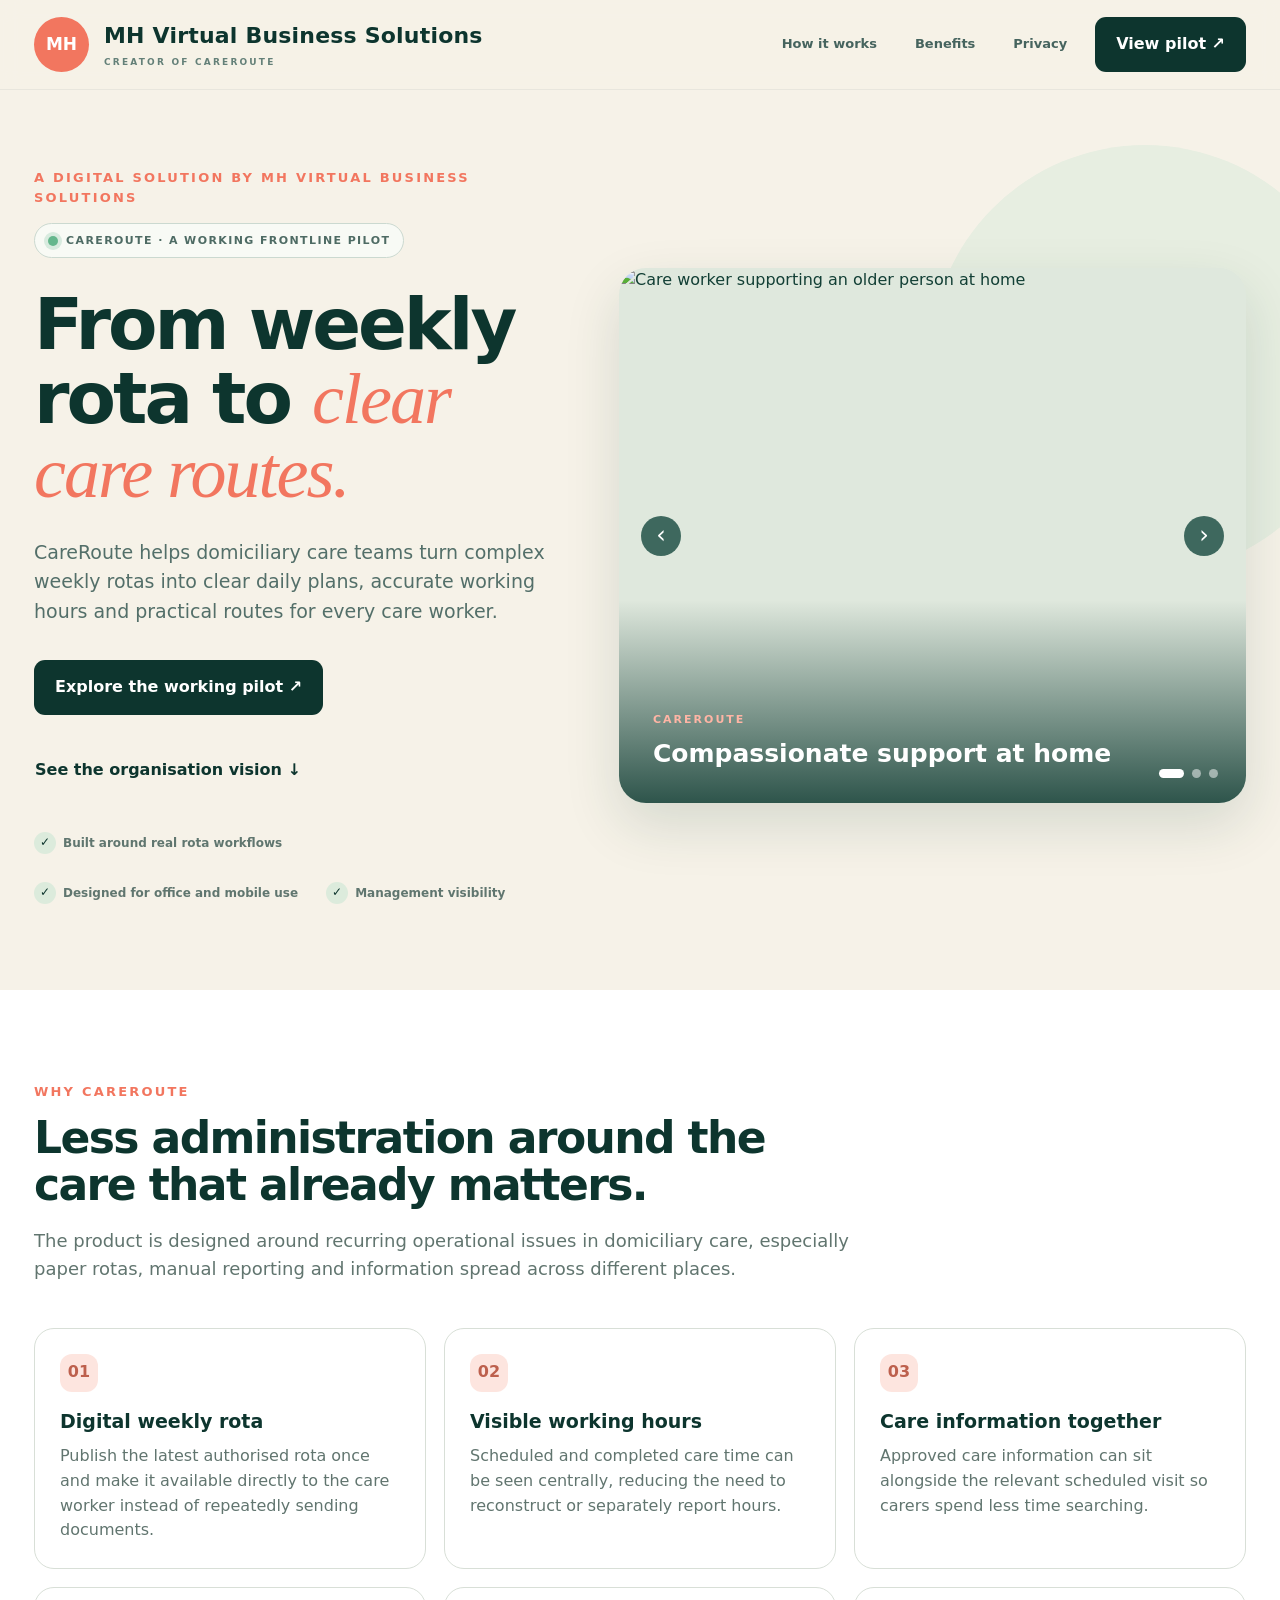
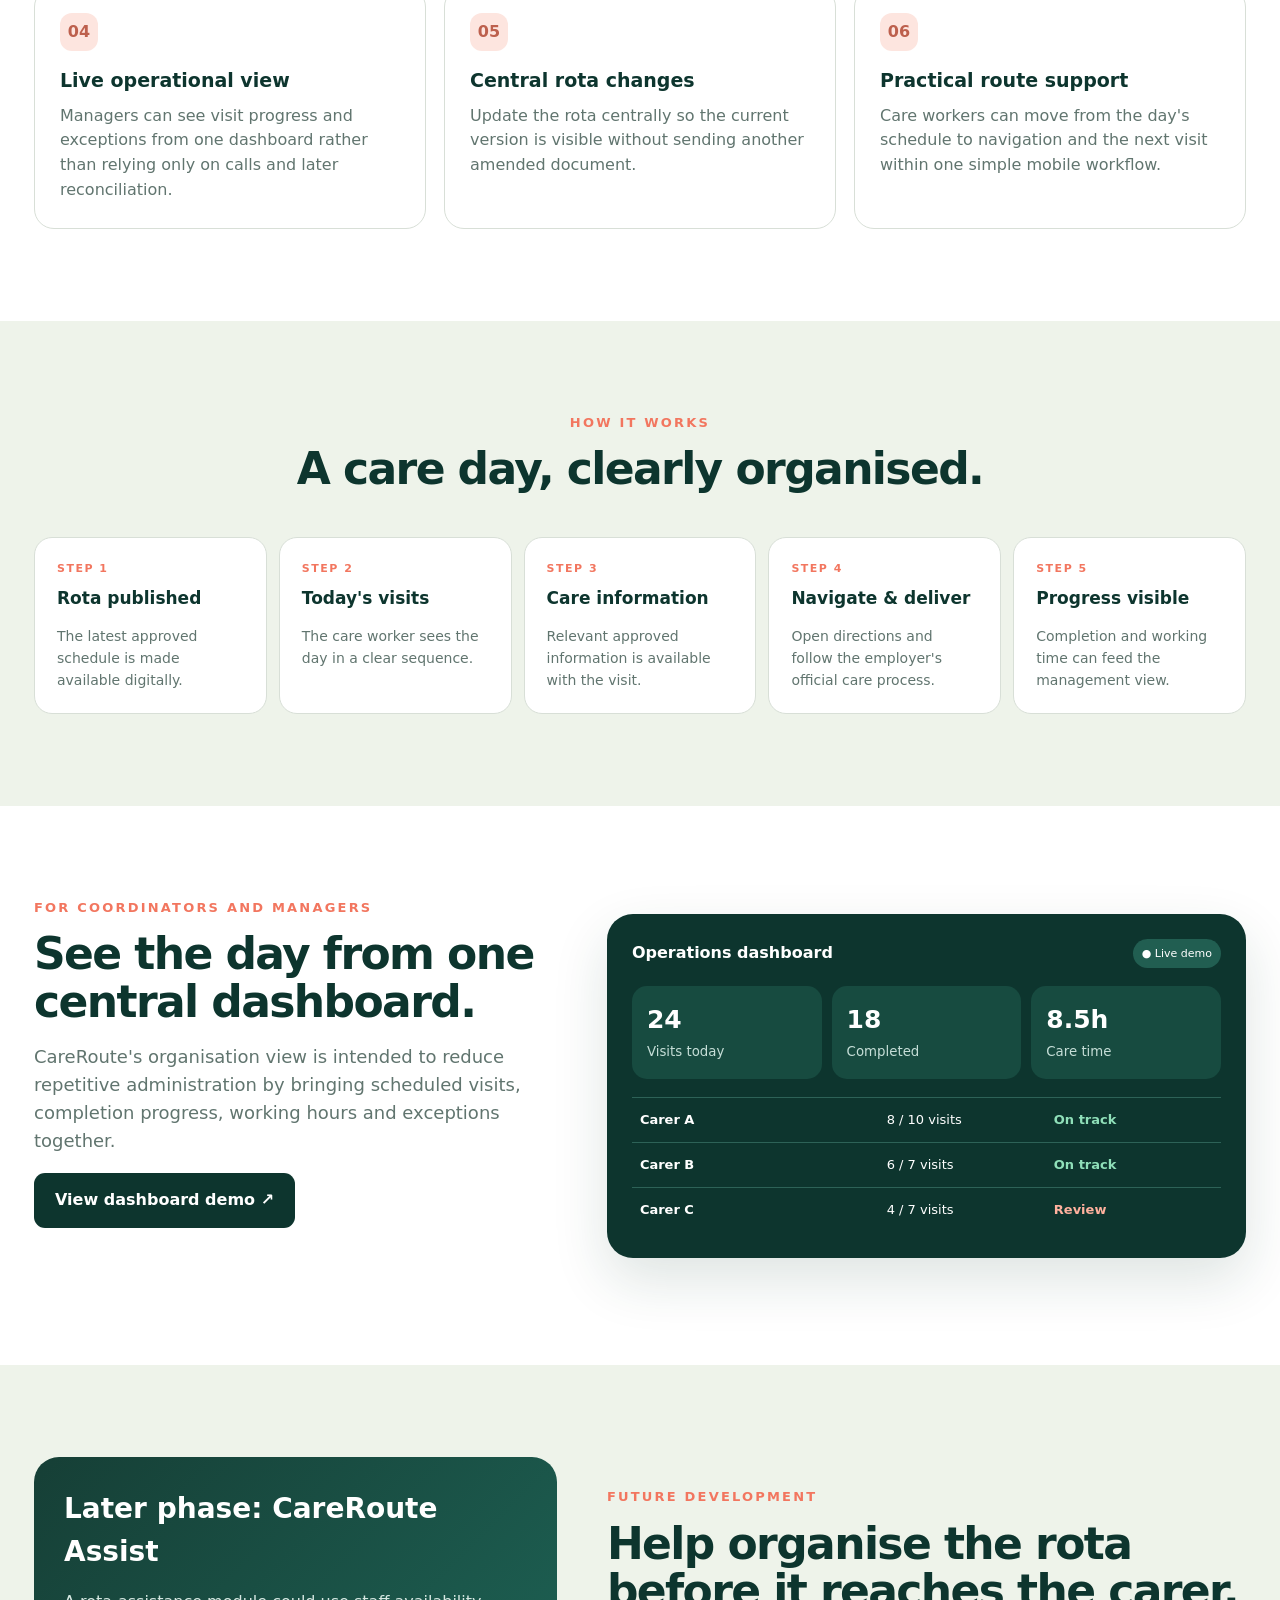
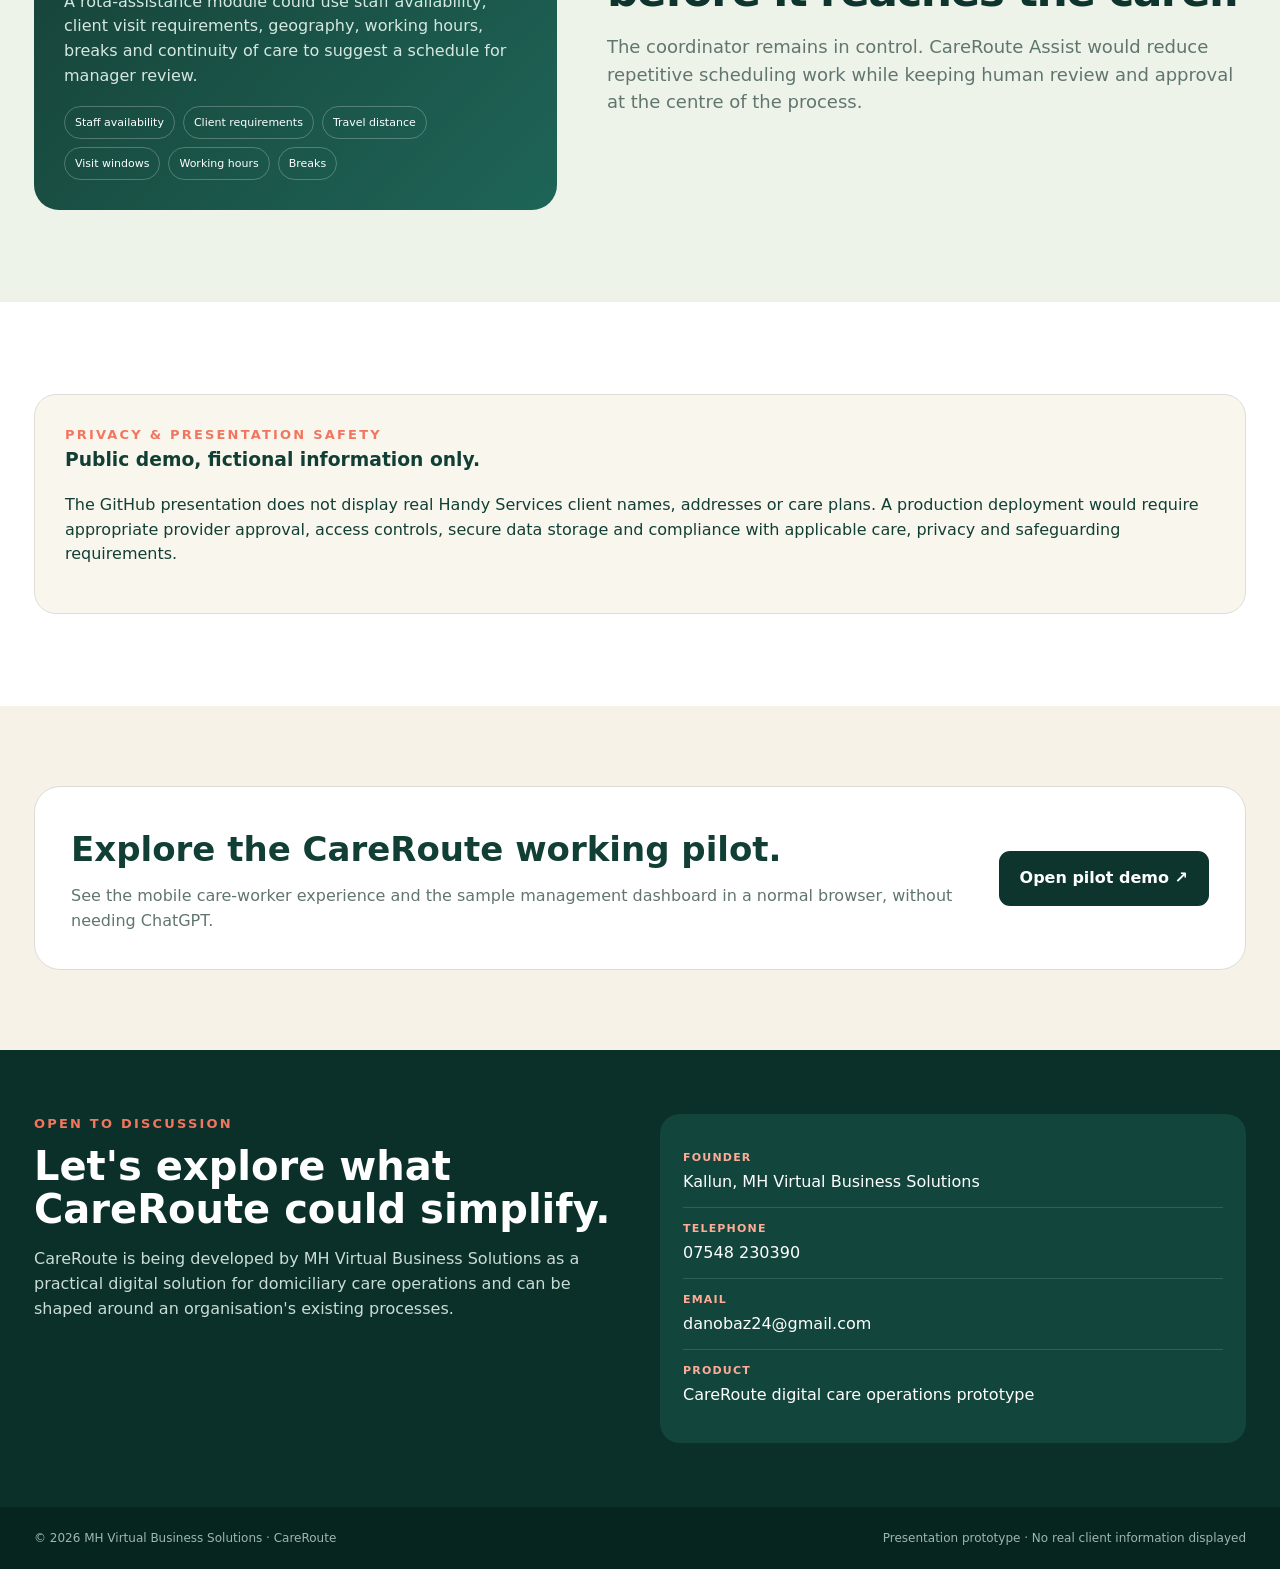
==== careroute-presentation/index.html @ d87f96c3 "Add fresh CareRoute presentation path to bypass cached Pages build" ====
<!doctype html>
<html lang="en">
<head>
<meta charset="utf-8">
<meta name="viewport" content="width=device-width,initial-scale=1">
<title>CareRoute | MH Virtual Business Solutions</title>
<meta name="description" content="CareRoute helps domiciliary care teams turn weekly rotas into clear daily plans, practical routes and visible working hours.">
<style>
:root{--forest:#123f35;--deep:#0d352e;--coral:#f2765f;--cream:#f6f2e8;--sage:#e7eee1;--mint:#edf5ee;--text:#294f49;--muted:#61756f;--white:#fff;--line:#d8dfd7;--shadow:0 22px 55px rgba(18,63,53,.14)}
*{box-sizing:border-box}html{scroll-behavior:smooth}body{margin:0;font-family:Inter,ui-sans-serif,system-ui,-apple-system,"Segoe UI",Arial,sans-serif;background:var(--cream);color:var(--forest);line-height:1.55}a{text-decoration:none;color:inherit}.wrap{max-width:1400px;margin:auto;padding:0 34px}
header{background:rgba(246,242,232,.96);position:sticky;top:0;z-index:50;border-bottom:1px solid rgba(18,63,53,.06);backdrop-filter:blur(10px)}.nav{max-width:1400px;margin:auto;padding:17px 34px;display:flex;align-items:center;gap:28px}.mhbrand{display:flex;align-items:center;gap:15px;min-width:430px}.mhmark{width:55px;height:55px;border-radius:50%;display:flex;align-items:center;justify-content:center;background:var(--coral);color:#fff;font-weight:900;font-size:17px}.mhbrand strong{display:block;font-size:22px;letter-spacing:.2px;color:var(--deep)}.mhbrand small{display:block;font-size:9px;font-weight:850;letter-spacing:2.2px;color:#648078;margin-top:3px}.menu{display:flex;gap:38px;margin-left:auto;align-items:center;font-size:13px;font-weight:800;color:#46645e}.menu a:hover{color:var(--coral)}.btn{display:inline-flex;align-items:center;justify-content:center;border-radius:11px;padding:14px 20px;font-weight:850;border:1px solid transparent;transition:.2s}.btn.primary{background:var(--deep);color:#fff}.btn.primary:hover{transform:translateY(-1px)}.btn.link{padding-left:0;padding-right:0;color:var(--deep)}
.hero{position:relative;overflow:hidden}.hero:after{content:"";position:absolute;width:430px;height:430px;border-radius:50%;background:var(--sage);right:-80px;top:55px;z-index:0}.hero-grid{max-width:1400px;margin:auto;padding:78px 34px 86px;display:grid;grid-template-columns:.9fr 1.1fr;gap:72px;align-items:center;position:relative;z-index:1}.eyebrow{font-size:13px;font-weight:900;letter-spacing:2.2px;text-transform:uppercase;color:var(--coral)}.pilot-pill{display:inline-flex;align-items:center;gap:8px;border:1px solid #cbd9d0;background:#f8faf5;border-radius:999px;padding:8px 13px;margin-top:15px;font-size:11px;font-weight:900;letter-spacing:1.4px;color:#4e6b64}.dot{width:10px;height:10px;border-radius:50%;background:#65b78d;box-shadow:0 0 0 4px #d8ebdf}h1{font-size:72px;line-height:1.02;letter-spacing:-3px;margin:30px 0 27px;color:var(--deep);max-width:660px}.script{font-family:Georgia,"Times New Roman",serif;font-style:italic;font-weight:500;color:var(--coral);letter-spacing:-2px}.hero-copy{font-size:19px;color:#536f69;max-width:660px}.hero-actions{display:flex;align-items:center;gap:28px;flex-wrap:wrap;margin-top:34px}.proof{display:flex;gap:28px;flex-wrap:wrap;margin-top:34px;font-size:12px;color:#60766f;font-weight:750}.proof span:before{content:"✓";display:inline-flex;width:22px;height:22px;align-items:center;justify-content:center;border-radius:50%;background:#dcebdc;color:var(--deep);margin-right:7px}.visual{position:relative}.image-card{height:535px;border-radius:27px;overflow:hidden;position:relative;box-shadow:var(--shadow);background:#dfe8dd}.image-card img{width:100%;height:100%;object-fit:cover;display:block}.image-card:after{content:"";position:absolute;left:0;right:0;bottom:0;height:38%;background:linear-gradient(transparent,rgba(7,52,43,.82))}.caption{position:absolute;left:34px;bottom:30px;color:#fff;z-index:2}.caption small{display:block;color:#ffb5a5;font-size:11px;font-weight:900;letter-spacing:2px;margin-bottom:6px}.caption strong{display:block;font-size:25px}.arrow{position:absolute;top:50%;transform:translateY(-50%);width:40px;height:40px;border-radius:50%;background:rgba(12,65,54,.76);color:#fff;display:flex;align-items:center;justify-content:center;font-size:24px;z-index:3}.arrow.left{left:22px}.arrow.right{right:22px}.dots{position:absolute;bottom:25px;right:28px;z-index:3;display:flex;gap:8px}.dots i{width:9px;height:9px;border-radius:50%;background:rgba(255,255,255,.5)}.dots i:first-child{width:25px;border-radius:99px;background:#fff}
.section{padding:92px 0;background:#fff}.section.alt{background:#eef3ea}.head{max-width:830px;margin-bottom:45px}.head.center{text-align:center;margin-left:auto;margin-right:auto}.head h2{font-size:44px;line-height:1.08;letter-spacing:-1.6px;margin:12px 0 14px;color:var(--deep)}.head p{font-size:18px;color:var(--muted)}.grid3{display:grid;grid-template-columns:repeat(3,1fr);gap:18px}.card{background:#fff;border:1px solid var(--line);border-radius:20px;padding:25px}.alt .card{background:#f8faf6}.card .num{display:inline-flex;width:38px;height:38px;border-radius:12px;background:#fde5df;color:#bd604d;align-items:center;justify-content:center;font-weight:900}.card h3{font-size:19px;color:var(--deep);margin:15px 0 8px}.card p{color:var(--muted);margin:0}.steps{display:grid;grid-template-columns:repeat(5,1fr);gap:12px}.step{background:#fff;border:1px solid var(--line);border-radius:18px;padding:22px}.step b{display:block;color:var(--coral);font-size:11px;letter-spacing:1.5px;text-transform:uppercase;margin-bottom:8px}.step strong{font-size:17px;color:var(--deep)}.step p{font-size:14px;color:var(--muted);margin-bottom:0}.dashboard{display:grid;grid-template-columns:.9fr 1.1fr;gap:50px;align-items:center}.dash{background:var(--deep);border-radius:26px;padding:25px;color:#fff;box-shadow:var(--shadow)}.dash-top{display:flex;justify-content:space-between;align-items:center}.dash-top span{font-size:11px;background:#215e51;padding:6px 9px;border-radius:999px}.metrics{display:grid;grid-template-columns:repeat(3,1fr);gap:10px;margin:18px 0}.metric{background:#174b40;border-radius:15px;padding:15px}.metric b{display:block;font-size:25px}.metric small{color:#c6ded7}.row{display:grid;grid-template-columns:1.2fr .8fr .8fr;gap:8px;padding:12px 8px;border-top:1px solid #2d6257;font-size:13px}.good{color:#8fe0b9;font-weight:850}.review{color:#ffb19e;font-weight:850}.futurebox{background:linear-gradient(135deg,#163f36,#1e6557);color:#fff;border-radius:25px;padding:30px}.futurebox h3{font-size:28px;margin:0 0 10px}.futurebox p{color:#d5e7e1}.chips{display:flex;gap:8px;flex-wrap:wrap;margin-top:17px}.chips span{font-size:11px;border:1px solid rgba(255,255,255,.25);border-radius:999px;padding:7px 10px}.privacy{background:#f9f6ee;border:1px solid #dfddd4;border-radius:22px;padding:30px}.privacy h3{margin-top:0}.cta{background:var(--cream);padding:80px 0}.cta-box{background:#fff;border:1px solid #dddcd4;border-radius:26px;padding:36px;display:grid;grid-template-columns:1fr auto;gap:24px;align-items:center}.cta-box h2{font-size:34px;margin:0 0 8px}.cta-box p{color:var(--muted);margin:0}.contact{background:#0b3029;color:#fff;padding:64px 0}.contact-grid{display:grid;grid-template-columns:1fr 1fr;gap:40px}.contact h2{font-size:40px;line-height:1.08;margin:10px 0}.contact p{color:#c9dcd6}.contact-card{background:#12453b;border-radius:20px;padding:23px}.line{padding:12px 0;border-bottom:1px solid #2b6157}.line:last-child{border:0}.line b{display:block;font-size:11px;letter-spacing:1.2px;color:#ffab98;text-transform:uppercase}.line span{display:block;margin-top:4px}footer{background:#07251f;color:#9eb6af;padding:22px 0;font-size:12px}.foot{display:flex;justify-content:space-between;gap:20px;flex-wrap:wrap}
@media(max-width:1000px){.mhbrand{min-width:0}.menu{display:none}.nav>.btn{margin-left:auto}.hero-grid,.dashboard,.contact-grid{grid-template-columns:1fr}.hero-grid{gap:42px}.grid3{grid-template-columns:1fr 1fr}.steps{grid-template-columns:1fr 1fr}.image-card{height:500px}.cta-box{grid-template-columns:1fr}.cta-box .btn{justify-self:start}h1{font-size:62px}}
@media(max-width:650px){.wrap,.nav,.hero-grid{padding-left:18px;padding-right:18px}.mhmark{width:47px;height:47px}.mhbrand strong{font-size:17px}.mhbrand small{font-size:7px;letter-spacing:1.4px}.nav>.btn{font-size:11px;padding:11px 13px}h1{font-size:47px}.hero-grid{padding-top:50px}.image-card{height:420px}.grid3,.steps,.metrics{grid-template-columns:1fr}.head h2{font-size:34px}.proof{gap:13px}.row{grid-template-columns:1fr}.cta-box{padding:26px}.contact h2{font-size:34px}}
</style>
</head>
<body>
<header><div class="nav"><a class="mhbrand" href="#top"><span class="mhmark">MH</span><span><strong>MH Virtual Business Solutions</strong><small>CREATOR OF CAREROUTE</small></span></a><nav class="menu"><a href="#how">How it works</a><a href="#benefits">Benefits</a><a href="#privacy">Privacy</a></nav><a class="btn primary" href="pilot.html">View pilot ↗</a></div></header>
<main id="top">
<section class="hero"><div class="hero-grid"><div><div class="eyebrow">A digital solution by MH Virtual Business Solutions</div><div class="pilot-pill"><span class="dot"></span> CAREROUTE · A WORKING FRONTLINE PILOT</div><h1>From weekly rota to <span class="script">clear<br>care routes.</span></h1><p class="hero-copy">CareRoute helps domiciliary care teams turn complex weekly rotas into clear daily plans, accurate working hours and practical routes for every care worker.</p><div class="hero-actions"><a class="btn primary" href="pilot.html">Explore the working pilot ↗</a><a class="btn link" href="#benefits">See the organisation vision ↓</a></div><div class="proof"><span>Built around real rota workflows</span><span>Designed for office and mobile use</span><span>Management visibility</span></div></div><div class="visual"><div class="image-card"><img src="https://www.datocms-assets.com/121414/1732527607-care-worker-with-elderly-man.jpg" alt="Care worker supporting an older person at home"><span class="arrow left">‹</span><span class="arrow right">›</span><div class="caption"><small>CAREROUTE</small><strong>Compassionate support at home</strong></div><div class="dots"><i></i><i></i><i></i></div></div></div></div></section>
<section class="section" id="benefits"><div class="wrap"><div class="head"><div class="eyebrow">Why CareRoute</div><h2>Less administration around the care that already matters.</h2><p>The product is designed around recurring operational issues in domiciliary care, especially paper rotas, manual reporting and information spread across different places.</p></div><div class="grid3"><article class="card"><span class="num">01</span><h3>Digital weekly rota</h3><p>Publish the latest authorised rota once and make it available directly to the care worker instead of repeatedly sending documents.</p></article><article class="card"><span class="num">02</span><h3>Visible working hours</h3><p>Scheduled and completed care time can be seen centrally, reducing the need to reconstruct or separately report hours.</p></article><article class="card"><span class="num">03</span><h3>Care information together</h3><p>Approved care information can sit alongside the relevant scheduled visit so carers spend less time searching.</p></article><article class="card"><span class="num">04</span><h3>Live operational view</h3><p>Managers can see visit progress and exceptions from one dashboard rather than relying only on calls and later reconciliation.</p></article><article class="card"><span class="num">05</span><h3>Central rota changes</h3><p>Update the rota centrally so the current version is visible without sending another amended document.</p></article><article class="card"><span class="num">06</span><h3>Practical route support</h3><p>Care workers can move from the day's schedule to navigation and the next visit within one simple mobile workflow.</p></article></div></div></section>
<section class="section alt" id="how"><div class="wrap"><div class="head center"><div class="eyebrow">How it works</div><h2>A care day, clearly organised.</h2></div><div class="steps"><div class="step"><b>Step 1</b><strong>Rota published</strong><p>The latest approved schedule is made available digitally.</p></div><div class="step"><b>Step 2</b><strong>Today's visits</strong><p>The care worker sees the day in a clear sequence.</p></div><div class="step"><b>Step 3</b><strong>Care information</strong><p>Relevant approved information is available with the visit.</p></div><div class="step"><b>Step 4</b><strong>Navigate & deliver</strong><p>Open directions and follow the employer's official care process.</p></div><div class="step"><b>Step 5</b><strong>Progress visible</strong><p>Completion and working time can feed the management view.</p></div></div></div></section>
<section class="section"><div class="wrap"><div class="dashboard"><div class="head"><div class="eyebrow">For coordinators and managers</div><h2>See the day from one central dashboard.</h2><p>CareRoute's organisation view is intended to reduce repetitive administration by bringing scheduled visits, completion progress, working hours and exceptions together.</p><a class="btn primary" href="pilot.html#dashboard">View dashboard demo ↗</a></div><div class="dash"><div class="dash-top"><strong>Operations dashboard</strong><span>● Live demo</span></div><div class="metrics"><div class="metric"><b>24</b><small>Visits today</small></div><div class="metric"><b>18</b><small>Completed</small></div><div class="metric"><b>8.5h</b><small>Care time</small></div></div><div class="row"><b>Carer A</b><span>8 / 10 visits</span><span class="good">On track</span></div><div class="row"><b>Carer B</b><span>6 / 7 visits</span><span class="good">On track</span></div><div class="row"><b>Carer C</b><span>4 / 7 visits</span><span class="review">Review</span></div></div></div></div></section>
<section class="section alt"><div class="wrap"><div class="dashboard"><div class="futurebox"><h3>Later phase: CareRoute Assist</h3><p>A rota-assistance module could use staff availability, client visit requirements, geography, working hours, breaks and continuity of care to suggest a schedule for manager review.</p><div class="chips"><span>Staff availability</span><span>Client requirements</span><span>Travel distance</span><span>Visit windows</span><span>Working hours</span><span>Breaks</span></div></div><div class="head"><div class="eyebrow">Future development</div><h2>Help organise the rota before it reaches the carer.</h2><p>The coordinator remains in control. CareRoute Assist would reduce repetitive scheduling work while keeping human review and approval at the centre of the process.</p></div></div></div></section>
<section class="section" id="privacy"><div class="wrap"><div class="privacy"><div class="eyebrow">Privacy & presentation safety</div><h3>Public demo, fictional information only.</h3><p>The GitHub presentation does not display real Handy Services client names, addresses or care plans. A production deployment would require appropriate provider approval, access controls, secure data storage and compliance with applicable care, privacy and safeguarding requirements.</p></div></div></section>
<section class="cta"><div class="wrap"><div class="cta-box"><div><h2>Explore the CareRoute working pilot.</h2><p>See the mobile care-worker experience and the sample management dashboard in a normal browser, without needing ChatGPT.</p></div><a class="btn primary" href="pilot.html">Open pilot demo ↗</a></div></div></section>
<section class="contact"><div class="wrap"><div class="contact-grid"><div><div class="eyebrow">Open to discussion</div><h2>Let's explore what CareRoute could simplify.</h2><p>CareRoute is being developed by MH Virtual Business Solutions as a practical digital solution for domiciliary care operations and can be shaped around an organisation's existing processes.</p></div><div class="contact-card"><div class="line"><b>Founder</b><span>Kallun, MH Virtual Business Solutions</span></div><div class="line"><b>Telephone</b><span>07548 230390</span></div><div class="line"><b>Email</b><span>danobaz24@gmail.com</span></div><div class="line"><b>Product</b><span>CareRoute digital care operations prototype</span></div></div></div></div></section>
</main>
<footer><div class="wrap"><div class="foot"><span>© 2026 MH Virtual Business Solutions · CareRoute</span><span>Presentation prototype · No real client information displayed</span></div></div></footer>
</body>
</html>
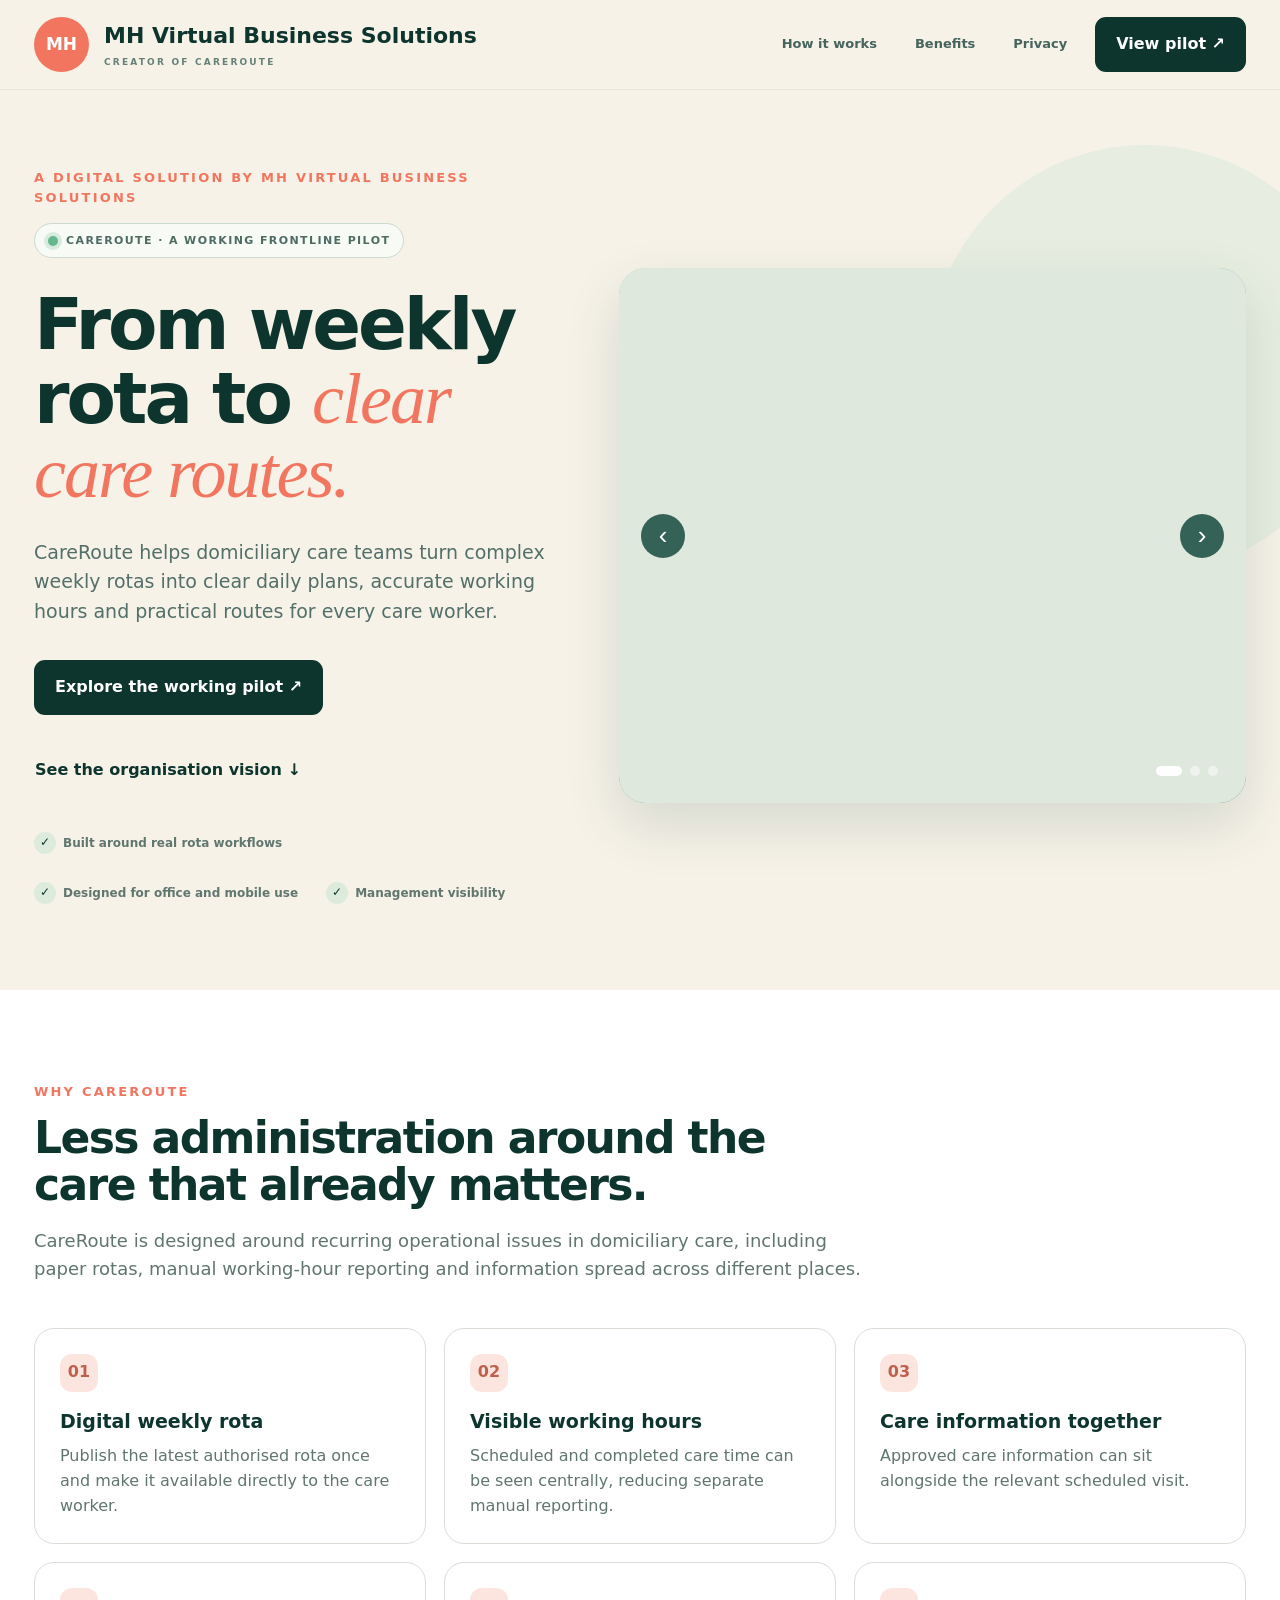
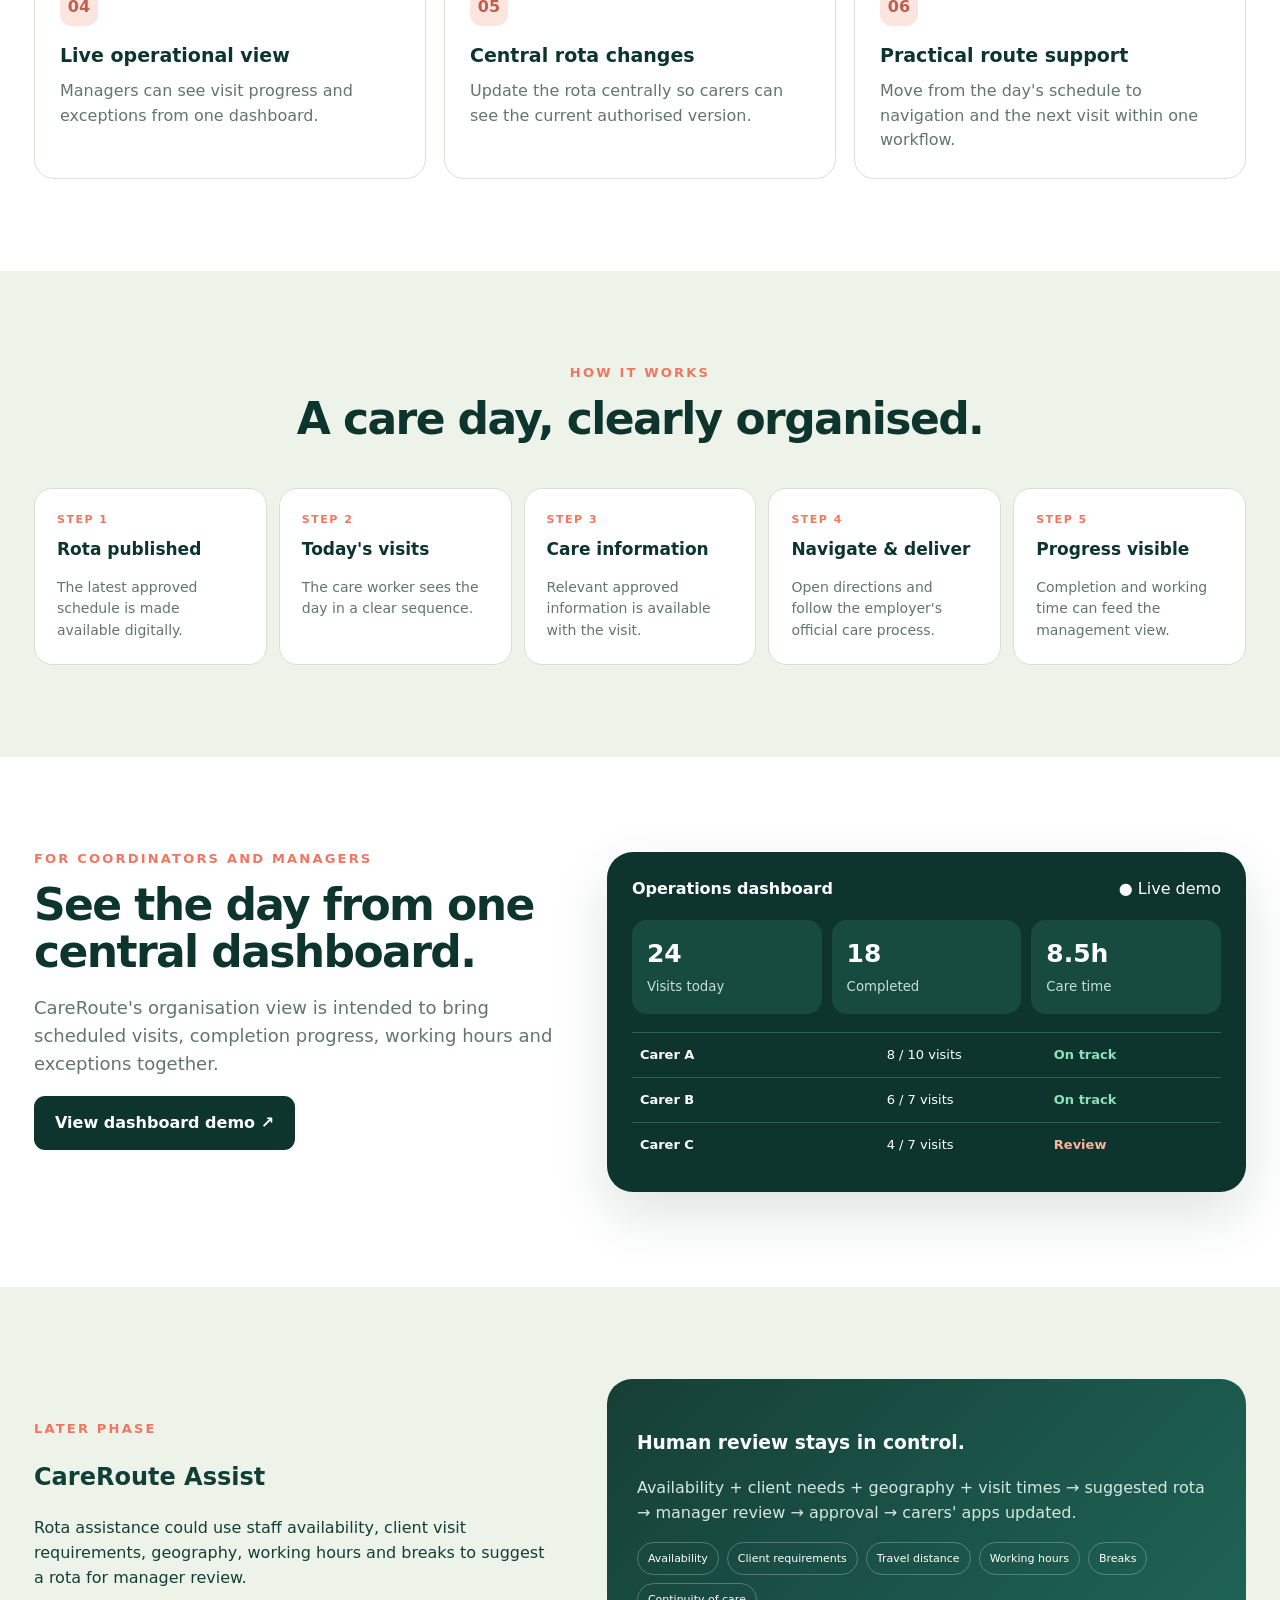
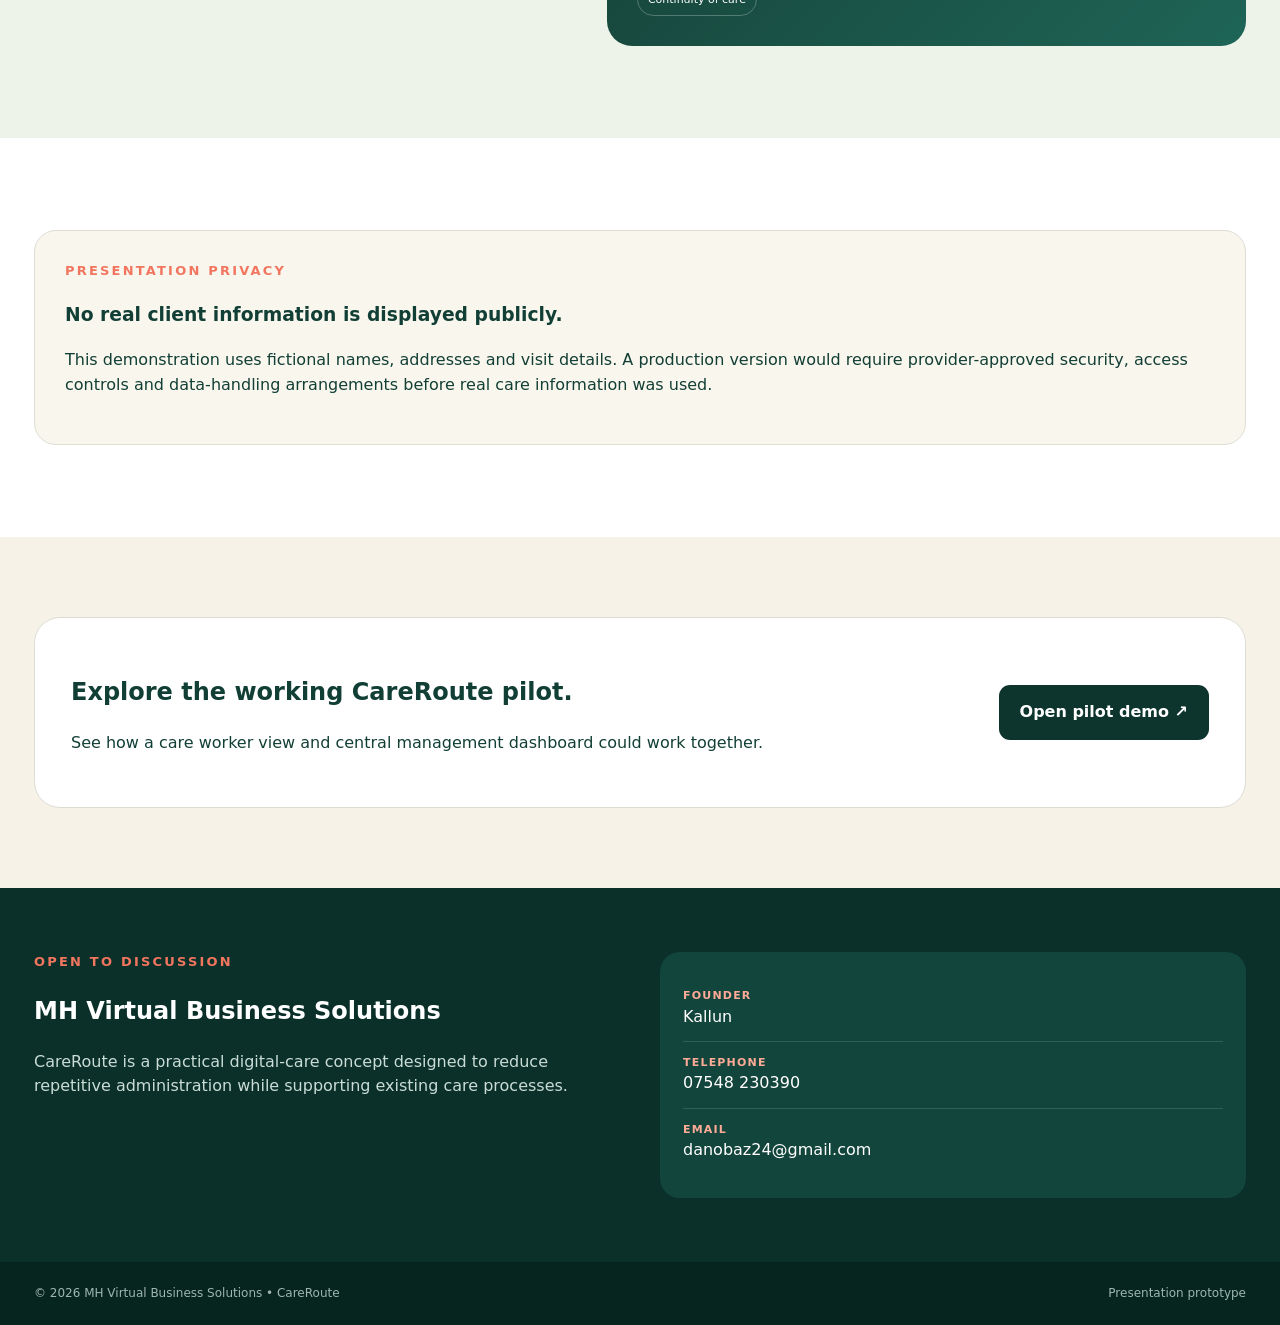
==== commit 997f62ba: "Fix CareRoute hero images and add working slideshow" ====
--- a/careroute-presentation/index.html
+++ b/careroute-presentation/index.html
@@ -6,27 +6,33 @@
 <title>CareRoute | MH Virtual Business Solutions</title>
 <meta name="description" content="CareRoute helps domiciliary care teams turn weekly rotas into clear daily plans, practical routes and visible working hours.">
 <style>
-:root{--forest:#123f35;--deep:#0d352e;--coral:#f2765f;--cream:#f6f2e8;--sage:#e7eee1;--mint:#edf5ee;--text:#294f49;--muted:#61756f;--white:#fff;--line:#d8dfd7;--shadow:0 22px 55px rgba(18,63,53,.14)}
+:root{--forest:#123f35;--deep:#0d352e;--coral:#f2765f;--cream:#f6f2e8;--sage:#e7eee1;--muted:#61756f;--line:#d8dfd7;--white:#fff;--shadow:0 22px 55px rgba(18,63,53,.14)}
 *{box-sizing:border-box}html{scroll-behavior:smooth}body{margin:0;font-family:Inter,ui-sans-serif,system-ui,-apple-system,"Segoe UI",Arial,sans-serif;background:var(--cream);color:var(--forest);line-height:1.55}a{text-decoration:none;color:inherit}.wrap{max-width:1400px;margin:auto;padding:0 34px}
-header{background:rgba(246,242,232,.96);position:sticky;top:0;z-index:50;border-bottom:1px solid rgba(18,63,53,.06);backdrop-filter:blur(10px)}.nav{max-width:1400px;margin:auto;padding:17px 34px;display:flex;align-items:center;gap:28px}.mhbrand{display:flex;align-items:center;gap:15px;min-width:430px}.mhmark{width:55px;height:55px;border-radius:50%;display:flex;align-items:center;justify-content:center;background:var(--coral);color:#fff;font-weight:900;font-size:17px}.mhbrand strong{display:block;font-size:22px;letter-spacing:.2px;color:var(--deep)}.mhbrand small{display:block;font-size:9px;font-weight:850;letter-spacing:2.2px;color:#648078;margin-top:3px}.menu{display:flex;gap:38px;margin-left:auto;align-items:center;font-size:13px;font-weight:800;color:#46645e}.menu a:hover{color:var(--coral)}.btn{display:inline-flex;align-items:center;justify-content:center;border-radius:11px;padding:14px 20px;font-weight:850;border:1px solid transparent;transition:.2s}.btn.primary{background:var(--deep);color:#fff}.btn.primary:hover{transform:translateY(-1px)}.btn.link{padding-left:0;padding-right:0;color:var(--deep)}
-.hero{position:relative;overflow:hidden}.hero:after{content:"";position:absolute;width:430px;height:430px;border-radius:50%;background:var(--sage);right:-80px;top:55px;z-index:0}.hero-grid{max-width:1400px;margin:auto;padding:78px 34px 86px;display:grid;grid-template-columns:.9fr 1.1fr;gap:72px;align-items:center;position:relative;z-index:1}.eyebrow{font-size:13px;font-weight:900;letter-spacing:2.2px;text-transform:uppercase;color:var(--coral)}.pilot-pill{display:inline-flex;align-items:center;gap:8px;border:1px solid #cbd9d0;background:#f8faf5;border-radius:999px;padding:8px 13px;margin-top:15px;font-size:11px;font-weight:900;letter-spacing:1.4px;color:#4e6b64}.dot{width:10px;height:10px;border-radius:50%;background:#65b78d;box-shadow:0 0 0 4px #d8ebdf}h1{font-size:72px;line-height:1.02;letter-spacing:-3px;margin:30px 0 27px;color:var(--deep);max-width:660px}.script{font-family:Georgia,"Times New Roman",serif;font-style:italic;font-weight:500;color:var(--coral);letter-spacing:-2px}.hero-copy{font-size:19px;color:#536f69;max-width:660px}.hero-actions{display:flex;align-items:center;gap:28px;flex-wrap:wrap;margin-top:34px}.proof{display:flex;gap:28px;flex-wrap:wrap;margin-top:34px;font-size:12px;color:#60766f;font-weight:750}.proof span:before{content:"✓";display:inline-flex;width:22px;height:22px;align-items:center;justify-content:center;border-radius:50%;background:#dcebdc;color:var(--deep);margin-right:7px}.visual{position:relative}.image-card{height:535px;border-radius:27px;overflow:hidden;position:relative;box-shadow:var(--shadow);background:#dfe8dd}.image-card img{width:100%;height:100%;object-fit:cover;display:block}.image-card:after{content:"";position:absolute;left:0;right:0;bottom:0;height:38%;background:linear-gradient(transparent,rgba(7,52,43,.82))}.caption{position:absolute;left:34px;bottom:30px;color:#fff;z-index:2}.caption small{display:block;color:#ffb5a5;font-size:11px;font-weight:900;letter-spacing:2px;margin-bottom:6px}.caption strong{display:block;font-size:25px}.arrow{position:absolute;top:50%;transform:translateY(-50%);width:40px;height:40px;border-radius:50%;background:rgba(12,65,54,.76);color:#fff;display:flex;align-items:center;justify-content:center;font-size:24px;z-index:3}.arrow.left{left:22px}.arrow.right{right:22px}.dots{position:absolute;bottom:25px;right:28px;z-index:3;display:flex;gap:8px}.dots i{width:9px;height:9px;border-radius:50%;background:rgba(255,255,255,.5)}.dots i:first-child{width:25px;border-radius:99px;background:#fff}
-.section{padding:92px 0;background:#fff}.section.alt{background:#eef3ea}.head{max-width:830px;margin-bottom:45px}.head.center{text-align:center;margin-left:auto;margin-right:auto}.head h2{font-size:44px;line-height:1.08;letter-spacing:-1.6px;margin:12px 0 14px;color:var(--deep)}.head p{font-size:18px;color:var(--muted)}.grid3{display:grid;grid-template-columns:repeat(3,1fr);gap:18px}.card{background:#fff;border:1px solid var(--line);border-radius:20px;padding:25px}.alt .card{background:#f8faf6}.card .num{display:inline-flex;width:38px;height:38px;border-radius:12px;background:#fde5df;color:#bd604d;align-items:center;justify-content:center;font-weight:900}.card h3{font-size:19px;color:var(--deep);margin:15px 0 8px}.card p{color:var(--muted);margin:0}.steps{display:grid;grid-template-columns:repeat(5,1fr);gap:12px}.step{background:#fff;border:1px solid var(--line);border-radius:18px;padding:22px}.step b{display:block;color:var(--coral);font-size:11px;letter-spacing:1.5px;text-transform:uppercase;margin-bottom:8px}.step strong{font-size:17px;color:var(--deep)}.step p{font-size:14px;color:var(--muted);margin-bottom:0}.dashboard{display:grid;grid-template-columns:.9fr 1.1fr;gap:50px;align-items:center}.dash{background:var(--deep);border-radius:26px;padding:25px;color:#fff;box-shadow:var(--shadow)}.dash-top{display:flex;justify-content:space-between;align-items:center}.dash-top span{font-size:11px;background:#215e51;padding:6px 9px;border-radius:999px}.metrics{display:grid;grid-template-columns:repeat(3,1fr);gap:10px;margin:18px 0}.metric{background:#174b40;border-radius:15px;padding:15px}.metric b{display:block;font-size:25px}.metric small{color:#c6ded7}.row{display:grid;grid-template-columns:1.2fr .8fr .8fr;gap:8px;padding:12px 8px;border-top:1px solid #2d6257;font-size:13px}.good{color:#8fe0b9;font-weight:850}.review{color:#ffb19e;font-weight:850}.futurebox{background:linear-gradient(135deg,#163f36,#1e6557);color:#fff;border-radius:25px;padding:30px}.futurebox h3{font-size:28px;margin:0 0 10px}.futurebox p{color:#d5e7e1}.chips{display:flex;gap:8px;flex-wrap:wrap;margin-top:17px}.chips span{font-size:11px;border:1px solid rgba(255,255,255,.25);border-radius:999px;padding:7px 10px}.privacy{background:#f9f6ee;border:1px solid #dfddd4;border-radius:22px;padding:30px}.privacy h3{margin-top:0}.cta{background:var(--cream);padding:80px 0}.cta-box{background:#fff;border:1px solid #dddcd4;border-radius:26px;padding:36px;display:grid;grid-template-columns:1fr auto;gap:24px;align-items:center}.cta-box h2{font-size:34px;margin:0 0 8px}.cta-box p{color:var(--muted);margin:0}.contact{background:#0b3029;color:#fff;padding:64px 0}.contact-grid{display:grid;grid-template-columns:1fr 1fr;gap:40px}.contact h2{font-size:40px;line-height:1.08;margin:10px 0}.contact p{color:#c9dcd6}.contact-card{background:#12453b;border-radius:20px;padding:23px}.line{padding:12px 0;border-bottom:1px solid #2b6157}.line:last-child{border:0}.line b{display:block;font-size:11px;letter-spacing:1.2px;color:#ffab98;text-transform:uppercase}.line span{display:block;margin-top:4px}footer{background:#07251f;color:#9eb6af;padding:22px 0;font-size:12px}.foot{display:flex;justify-content:space-between;gap:20px;flex-wrap:wrap}
-@media(max-width:1000px){.mhbrand{min-width:0}.menu{display:none}.nav>.btn{margin-left:auto}.hero-grid,.dashboard,.contact-grid{grid-template-columns:1fr}.hero-grid{gap:42px}.grid3{grid-template-columns:1fr 1fr}.steps{grid-template-columns:1fr 1fr}.image-card{height:500px}.cta-box{grid-template-columns:1fr}.cta-box .btn{justify-self:start}h1{font-size:62px}}
-@media(max-width:650px){.wrap,.nav,.hero-grid{padding-left:18px;padding-right:18px}.mhmark{width:47px;height:47px}.mhbrand strong{font-size:17px}.mhbrand small{font-size:7px;letter-spacing:1.4px}.nav>.btn{font-size:11px;padding:11px 13px}h1{font-size:47px}.hero-grid{padding-top:50px}.image-card{height:420px}.grid3,.steps,.metrics{grid-template-columns:1fr}.head h2{font-size:34px}.proof{gap:13px}.row{grid-template-columns:1fr}.cta-box{padding:26px}.contact h2{font-size:34px}}
+header{background:rgba(246,242,232,.96);position:sticky;top:0;z-index:50;border-bottom:1px solid rgba(18,63,53,.06);backdrop-filter:blur(10px)}.nav{max-width:1400px;margin:auto;padding:17px 34px;display:flex;align-items:center;gap:28px}.mhbrand{display:flex;align-items:center;gap:15px;min-width:430px}.mhmark{width:55px;height:55px;border-radius:50%;display:flex;align-items:center;justify-content:center;background:var(--coral);color:#fff;font-weight:900;font-size:17px}.mhbrand strong{display:block;font-size:22px;color:var(--deep)}.mhbrand small{display:block;font-size:9px;font-weight:850;letter-spacing:2.2px;color:#648078;margin-top:3px}.menu{display:flex;gap:38px;margin-left:auto;align-items:center;font-size:13px;font-weight:800;color:#46645e}.btn{display:inline-flex;align-items:center;justify-content:center;border-radius:11px;padding:14px 20px;font-weight:850;border:1px solid transparent}.btn.primary{background:var(--deep);color:#fff}.btn.link{padding-left:0;padding-right:0;color:var(--deep)}
+.hero{position:relative;overflow:hidden}.hero:after{content:"";position:absolute;width:430px;height:430px;border-radius:50%;background:var(--sage);right:-80px;top:55px;z-index:0}.hero-grid{max-width:1400px;margin:auto;padding:78px 34px 86px;display:grid;grid-template-columns:.9fr 1.1fr;gap:72px;align-items:center;position:relative;z-index:1}.eyebrow{font-size:13px;font-weight:900;letter-spacing:2.2px;text-transform:uppercase;color:var(--coral)}.pilot-pill{display:inline-flex;align-items:center;gap:8px;border:1px solid #cbd9d0;background:#f8faf5;border-radius:999px;padding:8px 13px;margin-top:15px;font-size:11px;font-weight:900;letter-spacing:1.4px;color:#4e6b64}.dot{width:10px;height:10px;border-radius:50%;background:#65b78d;box-shadow:0 0 0 4px #d8ebdf}h1{font-size:72px;line-height:1.02;letter-spacing:-3px;margin:30px 0 27px;color:var(--deep);max-width:660px}.script{font-family:Georgia,"Times New Roman",serif;font-style:italic;font-weight:500;color:var(--coral);letter-spacing:-2px}.hero-copy{font-size:19px;color:#536f69;max-width:660px}.hero-actions{display:flex;align-items:center;gap:28px;flex-wrap:wrap;margin-top:34px}.proof{display:flex;gap:28px;flex-wrap:wrap;margin-top:34px;font-size:12px;color:#60766f;font-weight:750}.proof span:before{content:"✓";display:inline-flex;width:22px;height:22px;align-items:center;justify-content:center;border-radius:50%;background:#dcebdc;color:var(--deep);margin-right:7px}
+.visual{position:relative}.image-card{height:535px;border-radius:27px;overflow:hidden;position:relative;box-shadow:var(--shadow);background:#dfe8dd}.slide{position:absolute;inset:0;opacity:0;transition:opacity .7s ease}.slide.active{opacity:1}.slide img{width:100%;height:100%;object-fit:cover;display:block}.slide:after{content:"";position:absolute;left:0;right:0;bottom:0;height:40%;background:linear-gradient(transparent,rgba(7,52,43,.84))}.caption{position:absolute;left:34px;bottom:30px;color:#fff;z-index:3}.caption small{display:block;color:#ffb5a5;font-size:11px;font-weight:900;letter-spacing:2px;margin-bottom:6px}.caption strong{display:block;font-size:25px}.arrow{position:absolute;top:50%;transform:translateY(-50%);width:44px;height:44px;border-radius:50%;border:0;background:rgba(12,65,54,.8);color:#fff;display:flex;align-items:center;justify-content:center;font-size:26px;z-index:5;cursor:pointer}.arrow.left{left:22px}.arrow.right{right:22px}.dots{position:absolute;bottom:27px;right:28px;z-index:5;display:flex;gap:8px}.dotbtn{width:10px;height:10px;padding:0;border:0;border-radius:50%;background:rgba(255,255,255,.5);cursor:pointer}.dotbtn.active{width:26px;border-radius:99px;background:#fff}.fallback{position:absolute;inset:0;display:flex;align-items:center;justify-content:center;text-align:center;padding:50px;background:linear-gradient(145deg,#b9d3ca,#4f8073);color:#fff;font-size:28px;font-weight:800;z-index:-1}
+.section{padding:92px 0;background:#fff}.section.alt{background:#eef3ea}.head{max-width:830px;margin-bottom:45px}.head.center{text-align:center;margin-left:auto;margin-right:auto}.head h2{font-size:44px;line-height:1.08;letter-spacing:-1.6px;margin:12px 0 14px;color:var(--deep)}.head p{font-size:18px;color:var(--muted)}.grid3{display:grid;grid-template-columns:repeat(3,1fr);gap:18px}.card{background:#fff;border:1px solid var(--line);border-radius:20px;padding:25px}.alt .card{background:#f8faf6}.card .num{display:inline-flex;width:38px;height:38px;border-radius:12px;background:#fde5df;color:#bd604d;align-items:center;justify-content:center;font-weight:900}.card h3{font-size:19px;color:var(--deep);margin:15px 0 8px}.card p{color:var(--muted);margin:0}.steps{display:grid;grid-template-columns:repeat(5,1fr);gap:12px}.step{background:#fff;border:1px solid var(--line);border-radius:18px;padding:22px}.step b{display:block;color:var(--coral);font-size:11px;letter-spacing:1.5px;text-transform:uppercase;margin-bottom:8px}.step strong{font-size:17px;color:var(--deep)}.step p{font-size:14px;color:var(--muted);margin-bottom:0}.dashboard{display:grid;grid-template-columns:.9fr 1.1fr;gap:50px;align-items:center}.dash{background:var(--deep);border-radius:26px;padding:25px;color:#fff;box-shadow:var(--shadow)}.dash-top{display:flex;justify-content:space-between;align-items:center}.metrics{display:grid;grid-template-columns:repeat(3,1fr);gap:10px;margin:18px 0}.metric{background:#174b40;border-radius:15px;padding:15px}.metric b{display:block;font-size:25px}.metric small{color:#c6ded7}.row{display:grid;grid-template-columns:1.2fr .8fr .8fr;gap:8px;padding:12px 8px;border-top:1px solid #2d6257;font-size:13px}.good{color:#8fe0b9;font-weight:850}.review{color:#ffb19e;font-weight:850}.futurebox{background:linear-gradient(135deg,#163f36,#1e6557);color:#fff;border-radius:25px;padding:30px}.futurebox p{color:#d5e7e1}.chips{display:flex;gap:8px;flex-wrap:wrap;margin-top:17px}.chips span{font-size:11px;border:1px solid rgba(255,255,255,.25);border-radius:999px;padding:7px 10px}.privacy{background:#f9f6ee;border:1px solid #dfddd4;border-radius:22px;padding:30px}.cta{background:var(--cream);padding:80px 0}.cta-box{background:#fff;border:1px solid #dddcd4;border-radius:26px;padding:36px;display:grid;grid-template-columns:1fr auto;gap:24px;align-items:center}.contact{background:#0b3029;color:#fff;padding:64px 0}.contact-grid{display:grid;grid-template-columns:1fr 1fr;gap:40px}.contact p{color:#c9dcd6}.contact-card{background:#12453b;border-radius:20px;padding:23px}.line{padding:12px 0;border-bottom:1px solid #2b6157}.line:last-child{border:0}.line b{display:block;font-size:11px;letter-spacing:1.2px;color:#ffab98;text-transform:uppercase}footer{background:#07251f;color:#9eb6af;padding:22px 0;font-size:12px}.foot{display:flex;justify-content:space-between;gap:20px;flex-wrap:wrap}
+@media(max-width:1000px){.mhbrand{min-width:0}.menu{display:none}.nav>.btn{margin-left:auto}.hero-grid,.dashboard,.contact-grid{grid-template-columns:1fr}.grid3{grid-template-columns:1fr 1fr}.steps{grid-template-columns:1fr 1fr}.image-card{height:500px}h1{font-size:62px}}@media(max-width:650px){.wrap,.nav,.hero-grid{padding-left:18px;padding-right:18px}.mhmark{width:47px;height:47px}.mhbrand strong{font-size:17px}.mhbrand small{font-size:7px}.nav>.btn{font-size:11px;padding:11px 13px}h1{font-size:47px}.hero-grid{padding-top:50px}.image-card{height:420px}.grid3,.steps,.metrics{grid-template-columns:1fr}.head h2{font-size:34px}.row{grid-template-columns:1fr}}
 </style>
 </head>
 <body>
 <header><div class="nav"><a class="mhbrand" href="#top"><span class="mhmark">MH</span><span><strong>MH Virtual Business Solutions</strong><small>CREATOR OF CAREROUTE</small></span></a><nav class="menu"><a href="#how">How it works</a><a href="#benefits">Benefits</a><a href="#privacy">Privacy</a></nav><a class="btn primary" href="pilot.html">View pilot ↗</a></div></header>
 <main id="top">
-<section class="hero"><div class="hero-grid"><div><div class="eyebrow">A digital solution by MH Virtual Business Solutions</div><div class="pilot-pill"><span class="dot"></span> CAREROUTE · A WORKING FRONTLINE PILOT</div><h1>From weekly rota to <span class="script">clear<br>care routes.</span></h1><p class="hero-copy">CareRoute helps domiciliary care teams turn complex weekly rotas into clear daily plans, accurate working hours and practical routes for every care worker.</p><div class="hero-actions"><a class="btn primary" href="pilot.html">Explore the working pilot ↗</a><a class="btn link" href="#benefits">See the organisation vision ↓</a></div><div class="proof"><span>Built around real rota workflows</span><span>Designed for office and mobile use</span><span>Management visibility</span></div></div><div class="visual"><div class="image-card"><img src="https://www.datocms-assets.com/121414/1732527607-care-worker-with-elderly-man.jpg" alt="Care worker supporting an older person at home"><span class="arrow left">‹</span><span class="arrow right">›</span><div class="caption"><small>CAREROUTE</small><strong>Compassionate support at home</strong></div><div class="dots"><i></i><i></i><i></i></div></div></div></div></section>
-<section class="section" id="benefits"><div class="wrap"><div class="head"><div class="eyebrow">Why CareRoute</div><h2>Less administration around the care that already matters.</h2><p>The product is designed around recurring operational issues in domiciliary care, especially paper rotas, manual reporting and information spread across different places.</p></div><div class="grid3"><article class="card"><span class="num">01</span><h3>Digital weekly rota</h3><p>Publish the latest authorised rota once and make it available directly to the care worker instead of repeatedly sending documents.</p></article><article class="card"><span class="num">02</span><h3>Visible working hours</h3><p>Scheduled and completed care time can be seen centrally, reducing the need to reconstruct or separately report hours.</p></article><article class="card"><span class="num">03</span><h3>Care information together</h3><p>Approved care information can sit alongside the relevant scheduled visit so carers spend less time searching.</p></article><article class="card"><span class="num">04</span><h3>Live operational view</h3><p>Managers can see visit progress and exceptions from one dashboard rather than relying only on calls and later reconciliation.</p></article><article class="card"><span class="num">05</span><h3>Central rota changes</h3><p>Update the rota centrally so the current version is visible without sending another amended document.</p></article><article class="card"><span class="num">06</span><h3>Practical route support</h3><p>Care workers can move from the day's schedule to navigation and the next visit within one simple mobile workflow.</p></article></div></div></section>
+<section class="hero"><div class="hero-grid"><div><div class="eyebrow">A digital solution by MH Virtual Business Solutions</div><div class="pilot-pill"><span class="dot"></span> CAREROUTE · A WORKING FRONTLINE PILOT</div><h1>From weekly rota to <span class="script">clear<br>care routes.</span></h1><p class="hero-copy">CareRoute helps domiciliary care teams turn complex weekly rotas into clear daily plans, accurate working hours and practical routes for every care worker.</p><div class="hero-actions"><a class="btn primary" href="pilot.html">Explore the working pilot ↗</a><a class="btn link" href="#benefits">See the organisation vision ↓</a></div><div class="proof"><span>Built around real rota workflows</span><span>Designed for office and mobile use</span><span>Management visibility</span></div></div>
+<div class="visual"><div class="image-card" id="careSlider"><div class="fallback">Compassionate care, clear routes, less administration.</div>
+<div class="slide active"><img src="https://images.pexels.com/photos/29372727/pexels-photo-29372727/free-photo-of-elderly-caregiver-assisting-senior-woman-at-home.jpeg?auto=compress&dpr=1&h=750&w=1260" alt="Caregiver assisting an older woman at home"><div class="caption"><small>CAREROUTE</small><strong>Practical support at home</strong></div></div>
+<div class="slide"><img src="https://images.pexels.com/photos/29372693/pexels-photo-29372693/free-photo-of-elderly-woman-receiving-home-care-assistance.jpeg?auto=compress&dpr=1&h=750&w=1260" alt="Older woman receiving home care"><div class="caption"><small>CAREROUTE</small><strong>Dignity, comfort and continuity</strong></div></div>
+<div class="slide"><img src="https://images.pexels.com/photos/18459193/pexels-photo-18459193/free-photo-of-caregiver-serving-tea-to-old-woman-in-retirement-house.jpeg?auto=compress&dpr=1&h=750&w=1260" alt="Caregiver supporting an older woman"><div class="caption"><small>CAREROUTE</small><strong>Care organised around the person</strong></div></div>
+<button class="arrow left" type="button" aria-label="Previous image">‹</button><button class="arrow right" type="button" aria-label="Next image">›</button><div class="dots"><button class="dotbtn active" aria-label="Image 1"></button><button class="dotbtn" aria-label="Image 2"></button><button class="dotbtn" aria-label="Image 3"></button></div></div></div></div></section>
+<section class="section" id="benefits"><div class="wrap"><div class="head"><div class="eyebrow">Why CareRoute</div><h2>Less administration around the care that already matters.</h2><p>CareRoute is designed around recurring operational issues in domiciliary care, including paper rotas, manual working-hour reporting and information spread across different places.</p></div><div class="grid3"><article class="card"><span class="num">01</span><h3>Digital weekly rota</h3><p>Publish the latest authorised rota once and make it available directly to the care worker.</p></article><article class="card"><span class="num">02</span><h3>Visible working hours</h3><p>Scheduled and completed care time can be seen centrally, reducing separate manual reporting.</p></article><article class="card"><span class="num">03</span><h3>Care information together</h3><p>Approved care information can sit alongside the relevant scheduled visit.</p></article><article class="card"><span class="num">04</span><h3>Live operational view</h3><p>Managers can see visit progress and exceptions from one dashboard.</p></article><article class="card"><span class="num">05</span><h3>Central rota changes</h3><p>Update the rota centrally so carers can see the current authorised version.</p></article><article class="card"><span class="num">06</span><h3>Practical route support</h3><p>Move from the day's schedule to navigation and the next visit within one workflow.</p></article></div></div></section>
 <section class="section alt" id="how"><div class="wrap"><div class="head center"><div class="eyebrow">How it works</div><h2>A care day, clearly organised.</h2></div><div class="steps"><div class="step"><b>Step 1</b><strong>Rota published</strong><p>The latest approved schedule is made available digitally.</p></div><div class="step"><b>Step 2</b><strong>Today's visits</strong><p>The care worker sees the day in a clear sequence.</p></div><div class="step"><b>Step 3</b><strong>Care information</strong><p>Relevant approved information is available with the visit.</p></div><div class="step"><b>Step 4</b><strong>Navigate & deliver</strong><p>Open directions and follow the employer's official care process.</p></div><div class="step"><b>Step 5</b><strong>Progress visible</strong><p>Completion and working time can feed the management view.</p></div></div></div></section>
-<section class="section"><div class="wrap"><div class="dashboard"><div class="head"><div class="eyebrow">For coordinators and managers</div><h2>See the day from one central dashboard.</h2><p>CareRoute's organisation view is intended to reduce repetitive administration by bringing scheduled visits, completion progress, working hours and exceptions together.</p><a class="btn primary" href="pilot.html#dashboard">View dashboard demo ↗</a></div><div class="dash"><div class="dash-top"><strong>Operations dashboard</strong><span>● Live demo</span></div><div class="metrics"><div class="metric"><b>24</b><small>Visits today</small></div><div class="metric"><b>18</b><small>Completed</small></div><div class="metric"><b>8.5h</b><small>Care time</small></div></div><div class="row"><b>Carer A</b><span>8 / 10 visits</span><span class="good">On track</span></div><div class="row"><b>Carer B</b><span>6 / 7 visits</span><span class="good">On track</span></div><div class="row"><b>Carer C</b><span>4 / 7 visits</span><span class="review">Review</span></div></div></div></div></section>
-<section class="section alt"><div class="wrap"><div class="dashboard"><div class="futurebox"><h3>Later phase: CareRoute Assist</h3><p>A rota-assistance module could use staff availability, client visit requirements, geography, working hours, breaks and continuity of care to suggest a schedule for manager review.</p><div class="chips"><span>Staff availability</span><span>Client requirements</span><span>Travel distance</span><span>Visit windows</span><span>Working hours</span><span>Breaks</span></div></div><div class="head"><div class="eyebrow">Future development</div><h2>Help organise the rota before it reaches the carer.</h2><p>The coordinator remains in control. CareRoute Assist would reduce repetitive scheduling work while keeping human review and approval at the centre of the process.</p></div></div></div></section>
-<section class="section" id="privacy"><div class="wrap"><div class="privacy"><div class="eyebrow">Privacy & presentation safety</div><h3>Public demo, fictional information only.</h3><p>The GitHub presentation does not display real Handy Services client names, addresses or care plans. A production deployment would require appropriate provider approval, access controls, secure data storage and compliance with applicable care, privacy and safeguarding requirements.</p></div></div></section>
-<section class="cta"><div class="wrap"><div class="cta-box"><div><h2>Explore the CareRoute working pilot.</h2><p>See the mobile care-worker experience and the sample management dashboard in a normal browser, without needing ChatGPT.</p></div><a class="btn primary" href="pilot.html">Open pilot demo ↗</a></div></div></section>
-<section class="contact"><div class="wrap"><div class="contact-grid"><div><div class="eyebrow">Open to discussion</div><h2>Let's explore what CareRoute could simplify.</h2><p>CareRoute is being developed by MH Virtual Business Solutions as a practical digital solution for domiciliary care operations and can be shaped around an organisation's existing processes.</p></div><div class="contact-card"><div class="line"><b>Founder</b><span>Kallun, MH Virtual Business Solutions</span></div><div class="line"><b>Telephone</b><span>07548 230390</span></div><div class="line"><b>Email</b><span>danobaz24@gmail.com</span></div><div class="line"><b>Product</b><span>CareRoute digital care operations prototype</span></div></div></div></div></section>
-</main>
-<footer><div class="wrap"><div class="foot"><span>© 2026 MH Virtual Business Solutions · CareRoute</span><span>Presentation prototype · No real client information displayed</span></div></div></footer>
-</body>
-</html>+<section class="section"><div class="wrap"><div class="dashboard"><div class="head"><div class="eyebrow">For coordinators and managers</div><h2>See the day from one central dashboard.</h2><p>CareRoute's organisation view is intended to bring scheduled visits, completion progress, working hours and exceptions together.</p><a class="btn primary" href="pilot.html#dashboard">View dashboard demo ↗</a></div><div class="dash"><div class="dash-top"><strong>Operations dashboard</strong><span>● Live demo</span></div><div class="metrics"><div class="metric"><b>24</b><small>Visits today</small></div><div class="metric"><b>18</b><small>Completed</small></div><div class="metric"><b>8.5h</b><small>Care time</small></div></div><div class="row"><b>Carer A</b><span>8 / 10 visits</span><span class="good">On track</span></div><div class="row"><b>Carer B</b><span>6 / 7 visits</span><span class="good">On track</span></div><div class="row"><b>Carer C</b><span>4 / 7 visits</span><span class="review">Review</span></div></div></div></div></section>
+<section class="section alt"><div class="wrap"><div class="dashboard"><div><div class="eyebrow">Later phase</div><h2>CareRoute Assist</h2><p>Rota assistance could use staff availability, client visit requirements, geography, working hours and breaks to suggest a rota for manager review.</p></div><div class="futurebox"><h3>Human review stays in control.</h3><p>Availability + client needs + geography + visit times → suggested rota → manager review → approval → carers' apps updated.</p><div class="chips"><span>Availability</span><span>Client requirements</span><span>Travel distance</span><span>Working hours</span><span>Breaks</span><span>Continuity of care</span></div></div></div></div></section>
+<section class="section" id="privacy"><div class="wrap"><div class="privacy"><div class="eyebrow">Presentation privacy</div><h3>No real client information is displayed publicly.</h3><p>This demonstration uses fictional names, addresses and visit details. A production version would require provider-approved security, access controls and data-handling arrangements before real care information was used.</p></div></div></section>
+<section class="cta"><div class="wrap"><div class="cta-box"><div><h2>Explore the working CareRoute pilot.</h2><p>See how a care worker view and central management dashboard could work together.</p></div><a class="btn primary" href="pilot.html">Open pilot demo ↗</a></div></div></section>
+<section class="contact"><div class="wrap"><div class="contact-grid"><div><div class="eyebrow">Open to discussion</div><h2>MH Virtual Business Solutions</h2><p>CareRoute is a practical digital-care concept designed to reduce repetitive administration while supporting existing care processes.</p></div><div class="contact-card"><div class="line"><b>Founder</b><span>Kallun</span></div><div class="line"><b>Telephone</b><span>07548 230390</span></div><div class="line"><b>Email</b><span>danobaz24@gmail.com</span></div></div></div></div></section>
+</main><footer><div class="wrap"><div class="foot"><span>© 2026 MH Virtual Business Solutions • CareRoute</span><span>Presentation prototype</span></div></div></footer>
+<script>
+(function(){const root=document.getElementById('careSlider');const slides=[...root.querySelectorAll('.slide')];const dots=[...root.querySelectorAll('.dotbtn')];let i=0,t;function show(n){i=(n+slides.length)%slides.length;slides.forEach((s,x)=>s.classList.toggle('active',x===i));dots.forEach((d,x)=>d.classList.toggle('active',x===i));}function next(){show(i+1)}function reset(){clearInterval(t);t=setInterval(next,4500)}root.querySelector('.right').addEventListener('click',()=>{next();reset()});root.querySelector('.left').addEventListener('click',()=>{show(i-1);reset()});dots.forEach((d,x)=>d.addEventListener('click',()=>{show(x);reset()}));slides.forEach(s=>{const img=s.querySelector('img');img.addEventListener('error',()=>{s.style.display='none';if(s.classList.contains('active')) next();});});show(0);reset();})();
+</script>
+</body></html>
